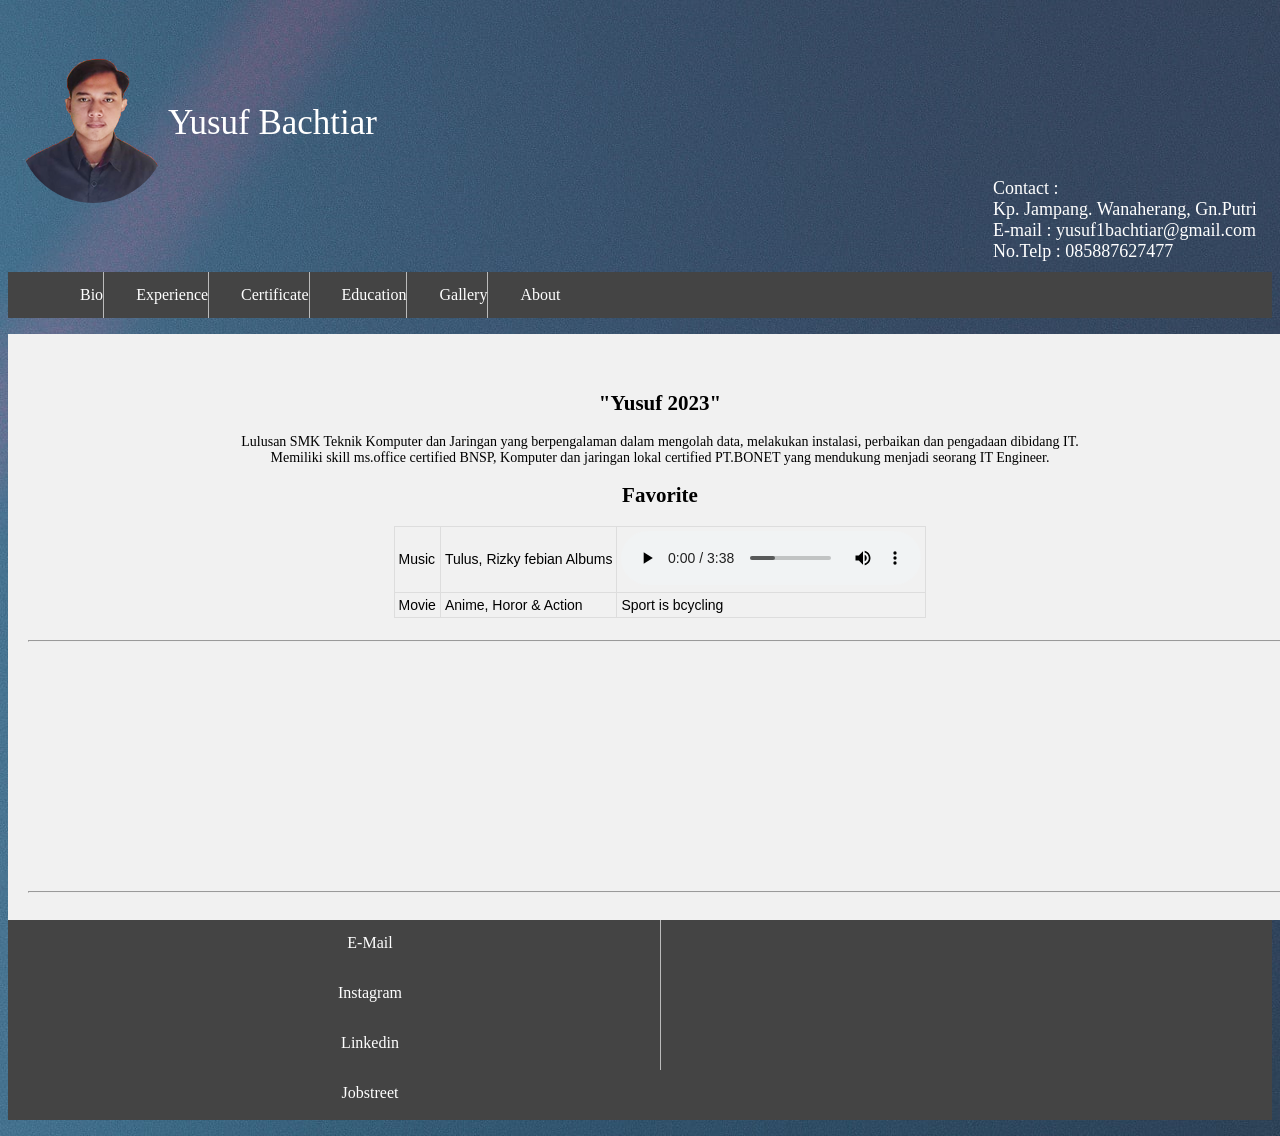
==== index.html @ 3e49fca4 "index.html navbar" ====
<!DOCTYPE html>
<html>
	<head><title> Yusuf Bachtiar </title>
	<title>Home</title>
	<meta charset="utf-8">
	<meta name="viewport" content="width=device-width, initial-scale=1">
<style>
	
	body {
		background-image: url(img/bg.jpg);
	}
	header {
		background-image: img/bg.jpg;
  		padding: 10px;
 		text-align: center;
  		font-size: 35px;
  		color: white;
  		width: 98%;
  		float: left;
	}
	img {
   		width: 150px;
   		height: 150px;
   		border-radius: 50%;
  		float: left;
		}
	li {
  		float: left;
  		border-right:1px solid #bbb;
	}

	li:last-child {
  		border-right: none;
	}

	li a {
		width:100%;
		min-width:50%;
  		display: block;
  		color: white;
  		text-align: center;
  		padding: 14px 16px;
  		text-decoration: none;
	}

	li a:hover:not(.active) {
  		background-color: #111;
	}

	.active {
  		background-color: #04AA6D;
	}
	
	article {
		width: 100%;
		overflow: hidden;
		min-width: 50%;
		text-align: center;
  		float: left;
  		padding: 20px;
  		background-color: #f1f1f1;
  		height: auto; 
  		overflow: hidden;
  	}
  	table {
  		font-family: arial, sans-serif;
  		border-collapse: collapse;
  		width: auto;
  		margin: auto;
	}
	td, th {
 		border: 1px solid #dddddd;
  		text-align: left;
  		padding: 4px;
		}
  	.bawah ul li{
		width:100%;
		min-width:50%;
  		list-style: none;
		float: left;
		width: auto;
		height: 50px;
		text-align: center;
		color:  #e6e6e6;
		padding: 0;
  	}
  	.bawah ul li a{
  		color: white;
  		text-decoration: none;
  	}
	.left, .right {
  	float: left;
  	width: 20%; /* The width is 20%, by default */
	}

	.main {
  	float: left;
  	width: 100%; /* The width is 60%, by default */
	}

	/* Use a media query to add a breakpoint at 800px: */
	@media screen and (max-width: 800px) {
  	.left, .main, .right {
    width: 100%; /* The width is 100%, when the viewport is 800px or smaller */
  	}
	}
</style>

	</head>
	<body>
	<header>
		
		<div><img src="img/pp.png"><p style="text-align: left;padding-top: 50px;">Yusuf Bachtiar <br> </p></div>
		<div style="float: right;font-size: 18px;text-align: left;">
			Contact : <br>Kp. Jampang. Wanaherang, Gn.Putri<br>
			E-mail  : yusuf1bachtiar@gmail.com<br>
			No.Telp : 085887627477
		</div>
		
	</header>

	<section>
		<div>
		<nav>
			<ul style="list-style-type: none; list-style-type: none;overflow: hidden;background-color: #444;">
				<li><a href="index.html">Bio</a></li>
				<li><a href="Experience.html">Experience</a></li>
				<li><a href="Porject.html">Certificate</a></li>
				<li><a href="Education.html">Education</a></li>
				<li><a href="Gallery.html">Gallery</a></li>
				<li><a href="About.html">About</a></li>
			</ul>
		</nav>
		</div>
	</section>
	
		<article style="font-family: verdana;font-size: 14px;padding-top: 40px">
		<h2>"Yusuf 2023"</h2>
		<p> Lulusan SMK Teknik Komputer dan Jaringan yang berpengalaman dalam mengolah data, melakukan instalasi, perbaikan dan pengadaan dibidang IT.<br> Memiliki skill ms.office certified BNSP, Komputer dan jaringan lokal certified PT.BONET yang mendukung menjadi seorang IT Engineer.</p>

		
			

		<section>
			<h2>Favorite</h2>
			<table style="align-content: center;">
				<tr>
					<td>Music</td>
					<td>Tulus, Rizky febian Albums</td>
					<td><audio controls> <source src="media/TULUS.mp3" type="audio/ogg">
						<source src="TULUS.mp3" type="audio/mp3">Your browser does not support the audio element.</audio> </td>
				</tr>
				<tr>
					<td>Movie</td>
					<td>Anime, Horor & Action </td>
					<td>Sport is bcycling</td>
				</tr>
				<tr>
				</tr>
			</table>
		
		<br><hr><br>
		<div class="Music" style="margin-left: 5px;">
			<iframe width="420" height="215" src="https://www.youtube.com/embed/hBV5aQ5i7rk" title="YouTube video player" frameborder="0" allow="accelerometer; autoplay; clipboard-write; encrypted-media; gyroscope; picture-in-picture" allowfullscreen></iframe>
			<iframe width="420" height="215" src="https://www.youtube.com/embed/jVRsmUcaqrU" title="YouTube video player" frameborder="0" allow="accelerometer; autoplay; clipboard-write; encrypted-media; gyroscope; picture-in-picture" allowfullscreen></iframe>
		</div>
		<hr>
		</section>
		</article>
	</body>
	<footer>
				<div class="bawah">
					<ul style="list-style-type: none; list-style-type: none;overflow: hidden;background-color: #444;">
						<li><a href="mailto:yusuf1bachtiar@gmail.com">E-Mail</a></li>
						<li><a href="https://www.instagram.com/yusuf_bacht/">Instagram</a></a></li>
						<li><a href="https://www.linkedin.com/in/yusuf-bachtiar-885395187/">Linkedin</a></li>
						<li><a href="https://myjobstreet-id.jobstreet.co.id/">Jobstreet</a></a></li>
					</ul>
				</div>
	</footer>
		
</html>
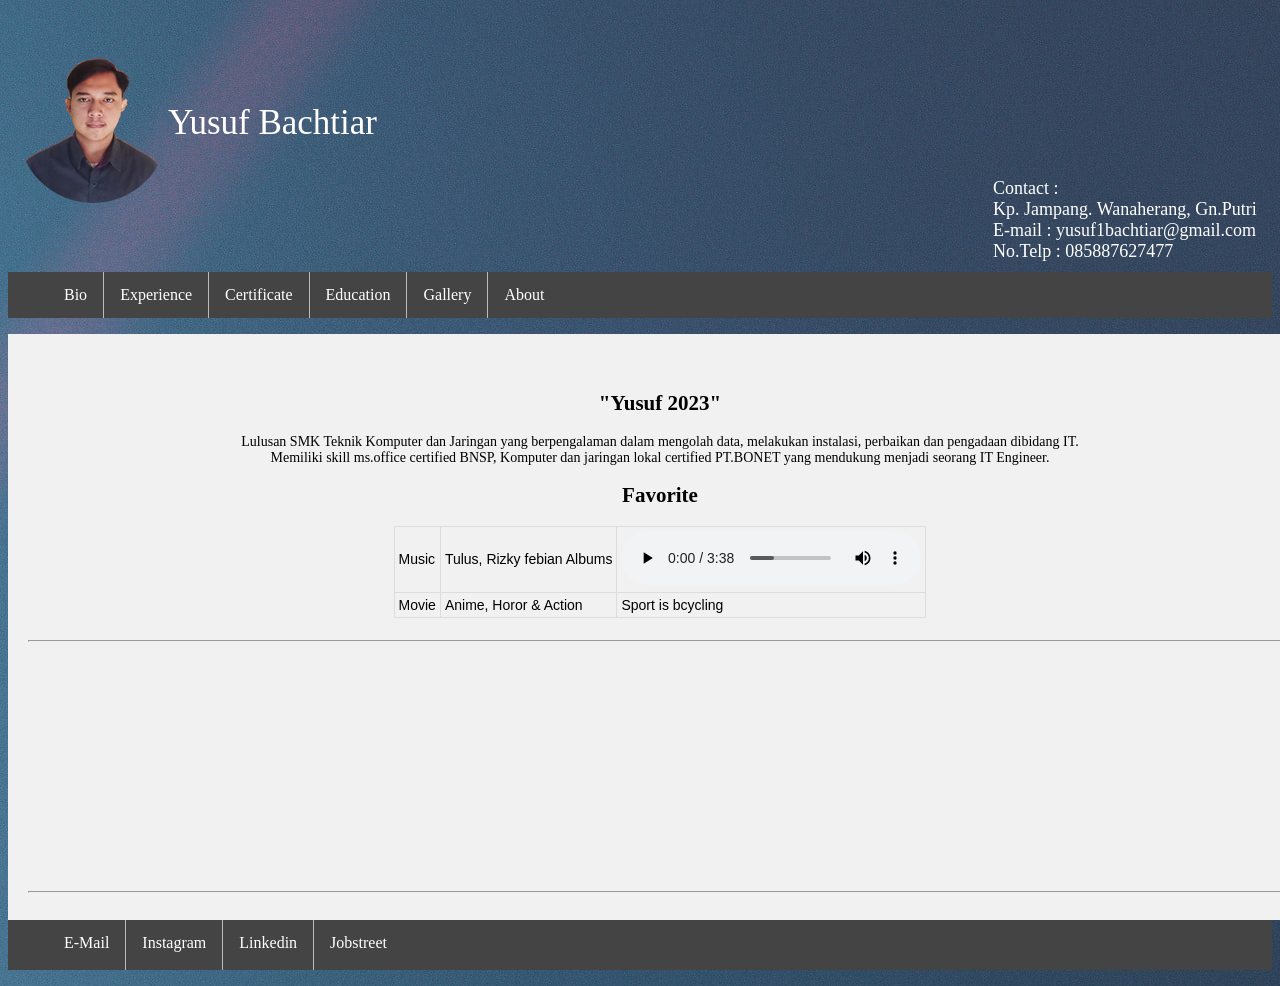
==== commit 0b4b0fac: "index.html" ====
--- a/index.html
+++ b/index.html
@@ -34,8 +34,6 @@
 	}
 
 	li a {
-		width:100%;
-		min-width:50%;
   		display: block;
   		color: white;
   		text-align: center;
@@ -74,8 +72,6 @@
   		padding: 4px;
 		}
   	.bawah ul li{
-		width:100%;
-		min-width:50%;
   		list-style: none;
 		float: left;
 		width: auto;
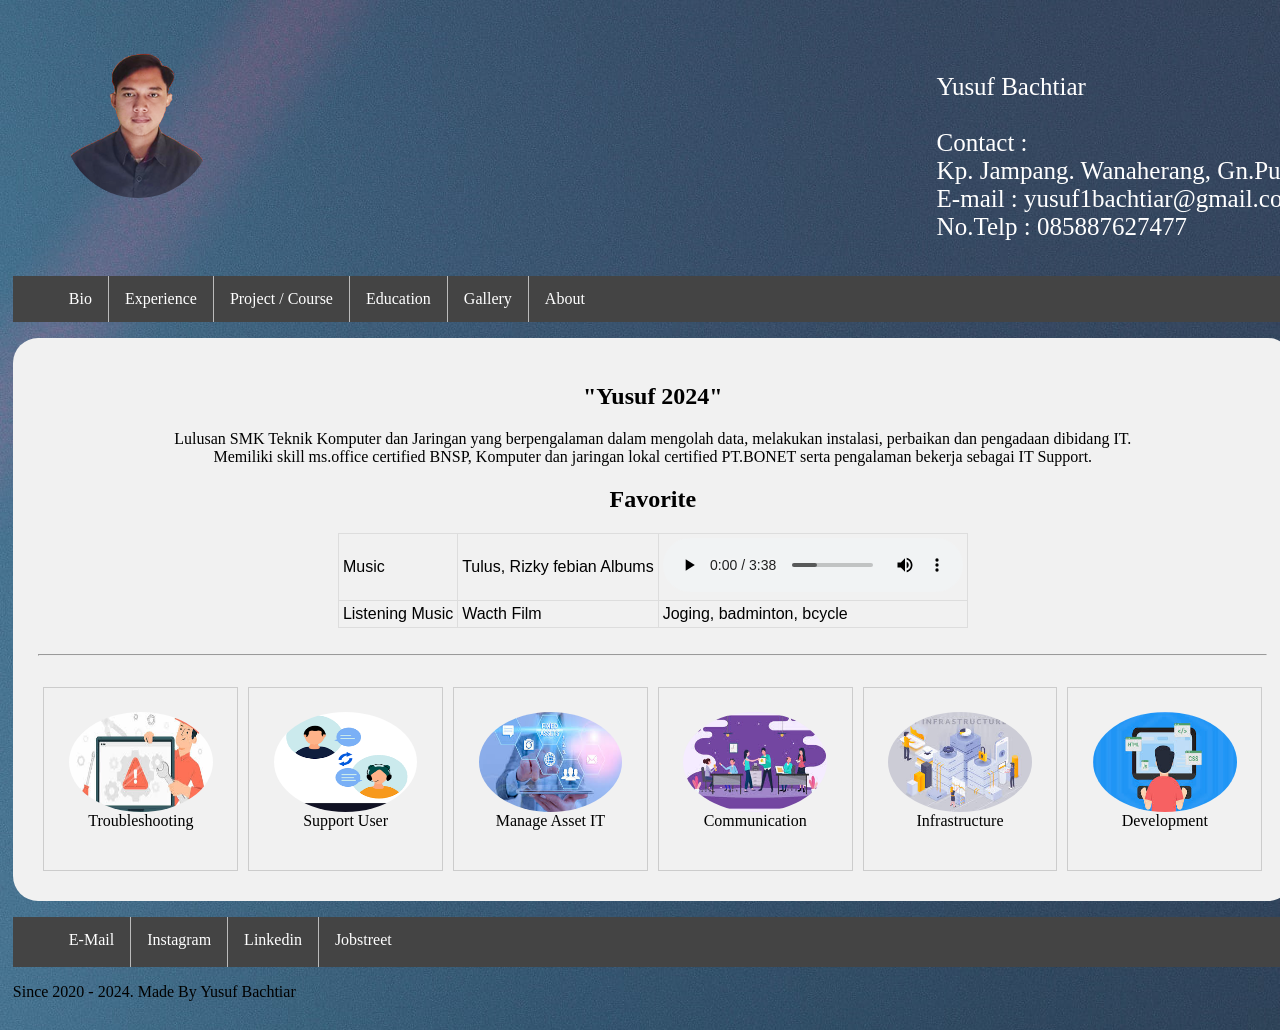
==== commit 1414e700: "Add files via upload" ====
--- a/index.html
+++ b/index.html
@@ -8,6 +8,20 @@
 	
 	body {
 		background-image: url(img/bg.jpg);
+		width: 100%;
+		padding: 1%;
+		margin: 0;
+		min-width: 50%;
+	}
+	.kop {
+		width:auto;
+		min-width: 50%;
+		text-decoration: none;
+		border:none;
+		list-style-type: none;
+		text-align: left;
+		font-size: 25px;
+
 	}
 	header {
 		background-image: img/bg.jpg;
@@ -15,7 +29,8 @@
  		text-align: center;
   		font-size: 35px;
   		color: white;
-  		width: 98%;
+  		width: 100%;
+
   		float: left;
 	}
 	img {
@@ -49,21 +64,23 @@
   		background-color: #04AA6D;
 	}
 	
-	article {
-		width: 100%;
+	.isi {
+		width: auto;
 		overflow: hidden;
 		min-width: 50%;
 		text-align: center;
-  		float: left;
-  		padding: 20px;
+  		padding: 2%;
   		background-color: #f1f1f1;
   		height: auto; 
   		overflow: hidden;
-  	}
+  		border-radius: 25px;
+  	}
+
   	table {
   		font-family: arial, sans-serif;
   		border-collapse: collapse;
   		width: auto;
+  		min-width: 50%;
   		margin: auto;
 	}
 	td, th {
@@ -71,6 +88,36 @@
   		text-align: left;
   		padding: 4px;
 		}
+
+	div.gallery {
+	  padding: 2%;
+	  margin: 5px;
+	  border: 1px solid #ccc;
+	  float: left;
+	  width: 180px;
+	}
+
+	div.gallery:hover {
+	  border: 1px solid #777;
+	}
+
+	div.boxgall {
+		display: flex;
+		justify-content: center;
+		overflow: hidden;
+		width: auto;
+		min-width: 500px;
+	}
+
+	div.gallery img {
+	  width: 100%;
+	  height: 100px;
+	}
+
+	div.desc {
+	  padding: 15px;
+	  text-align: center;
+	}
   	.bawah ul li{
   		list-style: none;
 		float: left;
@@ -106,11 +153,26 @@
 	<body>
 	<header>
 		
-		<div><img src="img/pp.png"><p style="text-align: left;padding-top: 50px;">Yusuf Bachtiar <br> </p></div>
+		<div  class="kop">
+			<table class="kop">
+				<ul class="kop">
+					<li class="kop">
+						<img src="img/pp.png">
+					</li>
+					<li style="float: right;">
+						<p class="kop">
+							Yusuf Bachtiar<br><br>
+							Contact : <br>Kp. Jampang. Wanaherang, Gn.Putri<br>
+							E-mail  : yusuf1bachtiar@gmail.com<br>
+							No.Telp : 085887627477
+						</p>
+					</li>
+				</ul>
+
+			</table>
 		<div style="float: right;font-size: 18px;text-align: left;">
-			Contact : <br>Kp. Jampang. Wanaherang, Gn.Putri<br>
-			E-mail  : yusuf1bachtiar@gmail.com<br>
-			No.Telp : 085887627477
+			
+		</div>
 		</div>
 		
 	</header>
@@ -118,10 +180,10 @@
 	<section>
 		<div>
 		<nav>
-			<ul style="list-style-type: none; list-style-type: none;overflow: hidden;background-color: #444;">
+			<ul style="list-style-type: none; list-style-type: none;overflow: hidden;background-color: #444; width: auto;">
 				<li><a href="index.html">Bio</a></li>
 				<li><a href="Experience.html">Experience</a></li>
-				<li><a href="Porject.html">Certificate</a></li>
+				<li><a href="Project.html">Project / Course</a></li>
 				<li><a href="Education.html">Education</a></li>
 				<li><a href="Gallery.html">Gallery</a></li>
 				<li><a href="About.html">About</a></li>
@@ -130,39 +192,79 @@
 		</div>
 	</section>
 	
-		<article style="font-family: verdana;font-size: 14px;padding-top: 40px">
-		<h2>"Yusuf 2023"</h2>
-		<p> Lulusan SMK Teknik Komputer dan Jaringan yang berpengalaman dalam mengolah data, melakukan instalasi, perbaikan dan pengadaan dibidang IT.<br> Memiliki skill ms.office certified BNSP, Komputer dan jaringan lokal certified PT.BONET yang mendukung menjadi seorang IT Engineer.</p>
-
-		
+
+		<div class="isi">
+			<h2>"Yusuf 2024"</h2>
+			<p> Lulusan SMK Teknik Komputer dan Jaringan yang berpengalaman dalam mengolah data, melakukan instalasi, perbaikan dan pengadaan dibidang IT.<br> Memiliki skill ms.office certified BNSP, Komputer dan jaringan lokal certified PT.BONET serta pengalaman bekerja sebagai IT Support.</p>
+
 			
-
-		<section>
-			<h2>Favorite</h2>
-			<table style="align-content: center;">
-				<tr>
-					<td>Music</td>
-					<td>Tulus, Rizky febian Albums</td>
-					<td><audio controls> <source src="media/TULUS.mp3" type="audio/ogg">
-						<source src="TULUS.mp3" type="audio/mp3">Your browser does not support the audio element.</audio> </td>
-				</tr>
-				<tr>
-					<td>Movie</td>
-					<td>Anime, Horor & Action </td>
-					<td>Sport is bcycling</td>
-				</tr>
-				<tr>
-				</tr>
-			</table>
-		
-		<br><hr><br>
-		<div class="Music" style="margin-left: 5px;">
-			<iframe width="420" height="215" src="https://www.youtube.com/embed/hBV5aQ5i7rk" title="YouTube video player" frameborder="0" allow="accelerometer; autoplay; clipboard-write; encrypted-media; gyroscope; picture-in-picture" allowfullscreen></iframe>
-			<iframe width="420" height="215" src="https://www.youtube.com/embed/jVRsmUcaqrU" title="YouTube video player" frameborder="0" allow="accelerometer; autoplay; clipboard-write; encrypted-media; gyroscope; picture-in-picture" allowfullscreen></iframe>
-		</div>
-		<hr>
-		</section>
-		</article>
+				
+
+			<section>
+				<h2>Favorite</h2>
+				<table style="align-content: center;">
+					<tr>
+						<td>Music</td>
+						<td>Tulus, Rizky febian Albums</td>
+						<td><audio controls> <source src="media/TULUS.mp3" type="audio/ogg">
+							<source src="TULUS.mp3" type="audio/mp3">Your browser does not support the audio element.</audio> </td>
+					</tr>
+					<tr>
+						<td>Listening Music</td>
+						<td>Wacth Film</td>
+						<td>Joging, badminton, bcycle</td>
+					</tr>
+					<tr>
+					</tr>
+				</table>
+			
+			<br><hr><br>
+			<div class="boxgall">
+			<div class="gallery">
+			  <a target="_blank" href="img_5terre.jpg">
+			    <img src="img/troubleshoot.jpg" alt="Cinque Terre" width="600" height="400">
+			  </a>
+			  <div class="desc">Troubleshooting</div>
+			</div>
+
+			<div class="gallery">
+			  <a target="_blank" href="img_forest.jpg">
+			    <img src="img/spuser.png" alt="Forest" width="600" height="400">
+			  </a>
+			  <div class="desc">Support User</div>
+			</div>
+
+			<div class="gallery">
+			  <a target="_blank" href="img_lights.jpg">
+			    <img src="img/asset.jpg" alt="Northern Lights" width="600" height="400">
+			  </a>
+			  <div class="desc">Manage Asset IT</div>
+			</div>
+
+			<div class="gallery">
+			  <a target="_blank" href="img_mountains.jpg">
+			    <img src="img/comunicate.jpg" alt="Mountains" width="600" height="400">
+			  </a>
+			  <div class="desc">Communication</div>
+			</div>
+			<div class="gallery">
+			  <a target="_blank" href="img_mountains.jpg">
+			    <img src="img/itinfra.jpg" alt="Mountains" width="600" height="400">
+			  </a>
+			  <div class="desc">Infrastructure</div>
+			</div>
+
+			<div class="gallery">
+			  <a target="_blank" href="img_mountains.jpg">
+			    <img src="img/ngoding.jpg" alt="Mountains" width="600" height="400">
+			  </a>
+			  <div class="desc">Development</div>
+			</div>
+			</div>
+			</section>	
+		</div>
+		
+		
 	</body>
 	<footer>
 				<div class="bawah">
@@ -173,6 +275,11 @@
 						<li><a href="https://myjobstreet-id.jobstreet.co.id/">Jobstreet</a></a></li>
 					</ul>
 				</div>
+				<div>
+					<p>
+						Since 2020 - 2024. Made By Yusuf Bachtiar
+					</p>
+				</div>
 	</footer>
 		
 </html>
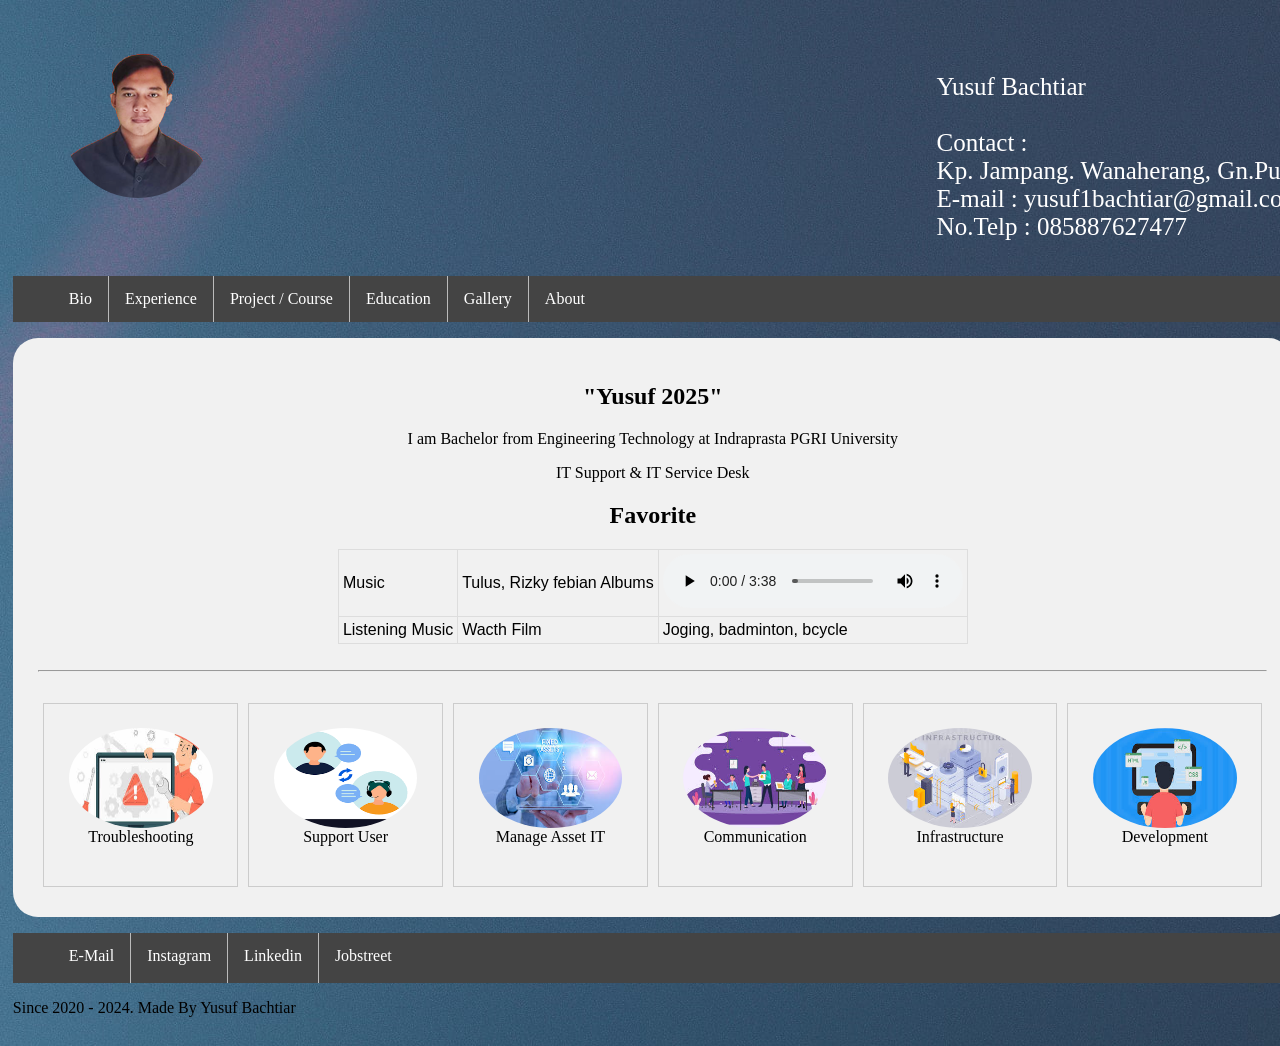
==== commit 26bdbd00: "index.html" ====
--- a/index.html
+++ b/index.html
@@ -194,8 +194,9 @@
 	
 
 		<div class="isi">
-			<h2>"Yusuf 2024"</h2>
-			<p> Lulusan SMK Teknik Komputer dan Jaringan yang berpengalaman dalam mengolah data, melakukan instalasi, perbaikan dan pengadaan dibidang IT.<br> Memiliki skill ms.office certified BNSP, Komputer dan jaringan lokal certified PT.BONET serta pengalaman bekerja sebagai IT Support.</p>
+			<h2>"Yusuf 2025"</h2>
+			<p> I am Bachelor from Engineering Technology at Indraprasta PGRI University</p>
+			<p> IT Support & IT Service Desk </p>
 
 			
 				
@@ -285,3 +286,4 @@
 </html>
 	
 		
+
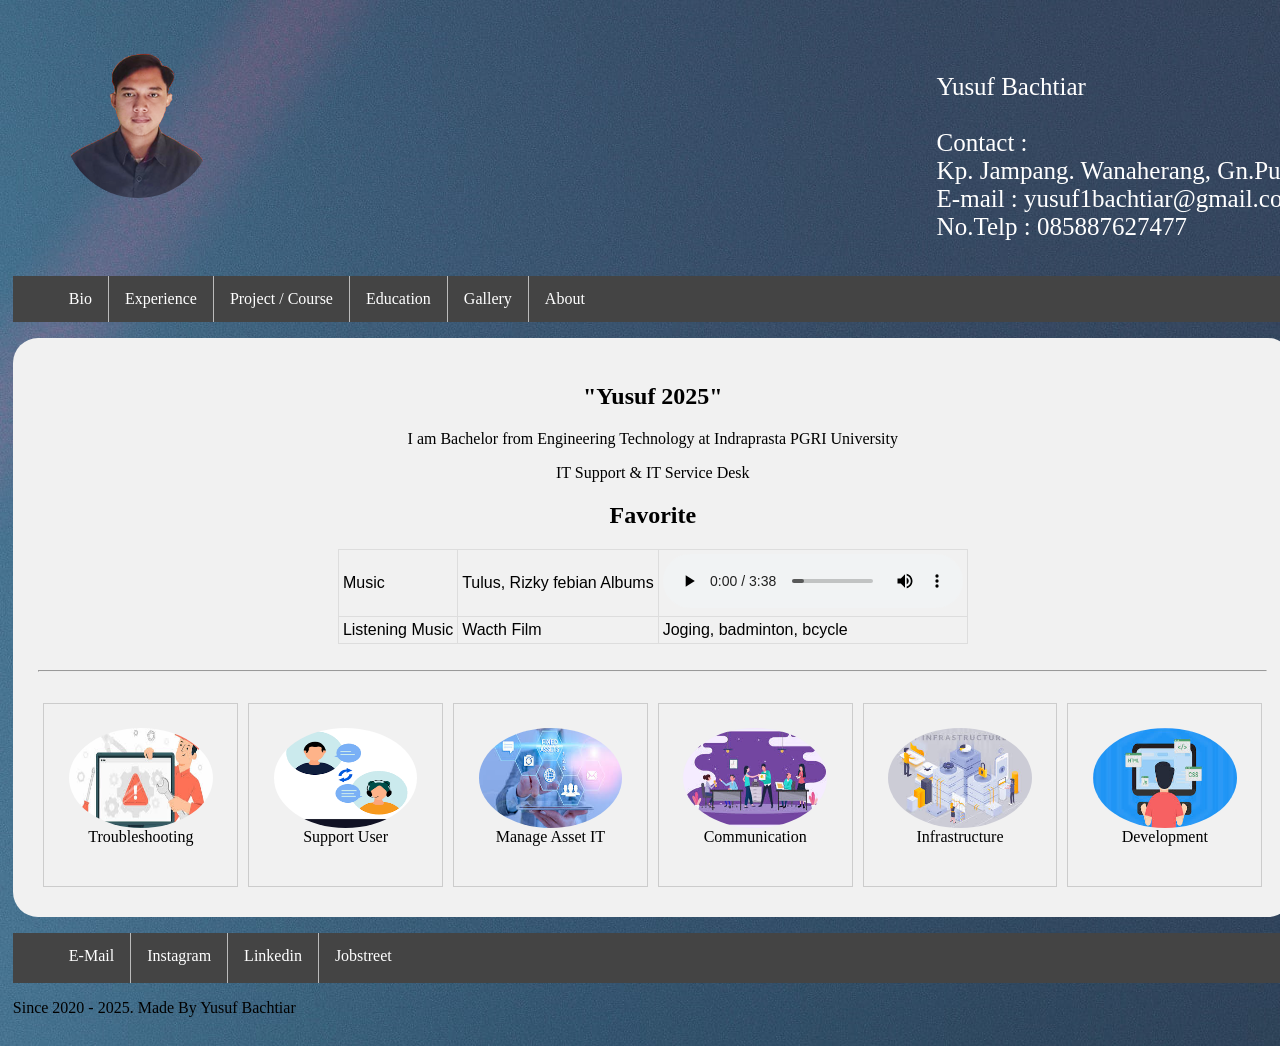
==== commit 149454b8: "index.html" ====
--- a/index.html
+++ b/index.html
@@ -278,7 +278,7 @@
 				</div>
 				<div>
 					<p>
-						Since 2020 - 2024. Made By Yusuf Bachtiar
+						Since 2020 - 2025. Made By Yusuf Bachtiar
 					</p>
 				</div>
 	</footer>
@@ -287,3 +287,4 @@
 	
 		
 
+
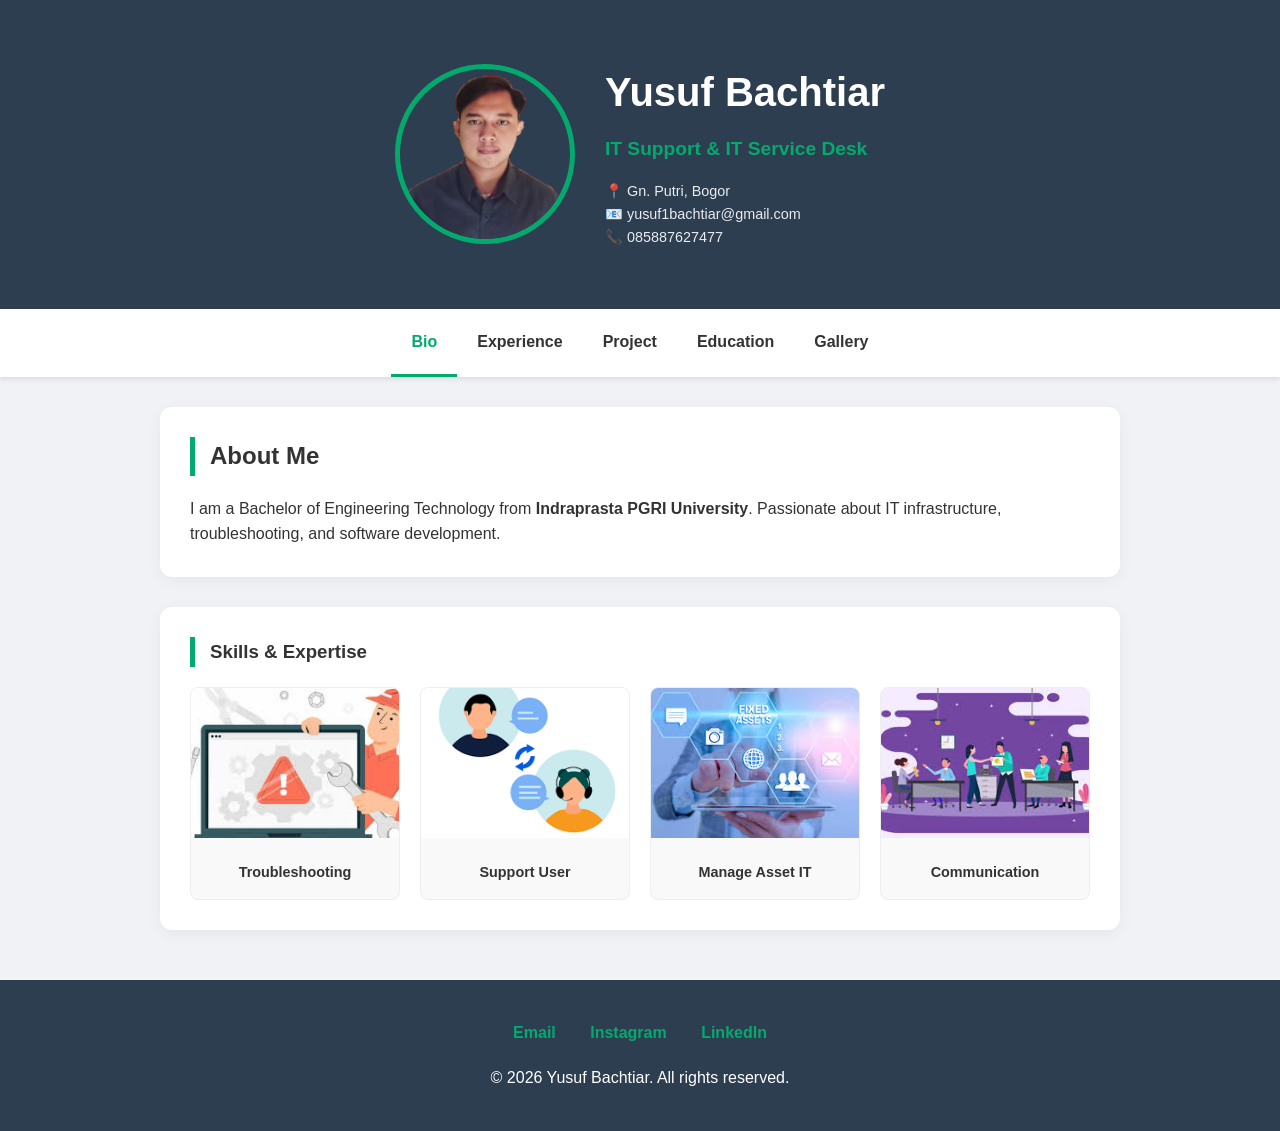
==== commit cb9a096b: "index.html perbaruan" ====
--- a/index.html
+++ b/index.html
@@ -1,290 +1,82 @@
 <!DOCTYPE html>
-<html>
-	<head><title> Yusuf Bachtiar </title>
-	<title>Home</title>
-	<meta charset="utf-8">
-	<meta name="viewport" content="width=device-width, initial-scale=1">
-<style>
-	
-	body {
-		background-image: url(img/bg.jpg);
-		width: 100%;
-		padding: 1%;
-		margin: 0;
-		min-width: 50%;
-	}
-	.kop {
-		width:auto;
-		min-width: 50%;
-		text-decoration: none;
-		border:none;
-		list-style-type: none;
-		text-align: left;
-		font-size: 25px;
+<html lang="id">
+<head>
+    <meta charset="utf-8">
+    <meta name="viewport" content="width=device-width, initial-scale=1">
+    <title>Yusuf Bachtiar | Portofolio</title>
+    <link rel="stylesheet" href="style.css">
+</head>
+<body>
 
-	}
-	header {
-		background-image: img/bg.jpg;
-  		padding: 10px;
- 		text-align: center;
-  		font-size: 35px;
-  		color: white;
-  		width: 100%;
+<header class="hero">
+    <div class="container">
+        <div class="profile-wrapper">
+            <img src="img/pp.png" alt="Yusuf Bachtiar" class="profile-img">
+            <div class="hero-text">
+                <h1>Yusuf Bachtiar</h1>
+                <p class="tagline">IT Support & IT Service Desk</p>
+                <div class="contact-info">
+                    <span>📍 Gn. Putri, Bogor</span>
+                    <span>📧 yusuf1bachtiar@gmail.com</span>
+                    <span>📞 085887627477</span>
+                </div>
+            </div>
+        </div>
+    </div>
+</header>
 
-  		float: left;
-	}
-	img {
-   		width: 150px;
-   		height: 150px;
-   		border-radius: 50%;
-  		float: left;
-		}
-	li {
-  		float: left;
-  		border-right:1px solid #bbb;
-	}
+<nav>
+    <div class="container">
+        <ul class="nav-links">
+            <li><a href="index.html" class="active">Bio</a></li>
+            <li><a href="Experience.html">Experience</a></li>
+            <li><a href="Project.html">Project</a></li>
+            <li><a href="Education.html">Education</a></li>
+            <li><a href="Gallery.html">Gallery</a></li>
+        </ul>
+    </div>
+</nav>
 
-	li:last-child {
-  		border-right: none;
-	}
+<main class="container">
+    <section class="card bio">
+        <h2>About Me</h2>
+        <p>I am a Bachelor of Engineering Technology from <strong>Indraprasta PGRI University</strong>. Passionate about IT infrastructure, troubleshooting, and software development.</p>
+    </section>
 
-	li a {
-  		display: block;
-  		color: white;
-  		text-align: center;
-  		padding: 14px 16px;
-  		text-decoration: none;
-	}
+    <section class="card">
+        <h3>Skills & Expertise</h3>
+        <div class="grid-gallery">
+            <div class="gallery-item">
+                <img src="img/troubleshoot.jpg" alt="Troubleshooting">
+                <div class="desc">Troubleshooting</div>
+            </div>
+            <div class="gallery-item">
+                <img src="img/spuser.png" alt="Support User">
+                <div class="desc">Support User</div>
+            </div>
+            <div class="gallery-item">
+                <img src="img/asset.jpg" alt="Asset Management">
+                <div class="desc">Manage Asset IT</div>
+            </div>
+            <div class="gallery-item">
+                <img src="img/comunicate.jpg" alt="Communication">
+                <div class="desc">Communication</div>
+            </div>
+        </div>
+    </section>
+</main>
 
-	li a:hover:not(.active) {
-  		background-color: #111;
-	}
+<footer>
+    <div class="container">
+        <div class="social-links">
+            <a href="mailto:yusuf1bachtiar@gmail.com">Email</a>
+            <a href="https://instagram.com/yusuf_bacht">Instagram</a>
+            <a href="https://linkedin.com/in/yusuf-bachtiar-885395187/">LinkedIn</a>
+        </div>
+        <p>&copy; 2026 Yusuf Bachtiar. All rights reserved.</p>
+    </div>
+</footer>
 
-	.active {
-  		background-color: #04AA6D;
-	}
-	
-	.isi {
-		width: auto;
-		overflow: hidden;
-		min-width: 50%;
-		text-align: center;
-  		padding: 2%;
-  		background-color: #f1f1f1;
-  		height: auto; 
-  		overflow: hidden;
-  		border-radius: 25px;
-  	}
-
-  	table {
-  		font-family: arial, sans-serif;
-  		border-collapse: collapse;
-  		width: auto;
-  		min-width: 50%;
-  		margin: auto;
-	}
-	td, th {
- 		border: 1px solid #dddddd;
-  		text-align: left;
-  		padding: 4px;
-		}
-
-	div.gallery {
-	  padding: 2%;
-	  margin: 5px;
-	  border: 1px solid #ccc;
-	  float: left;
-	  width: 180px;
-	}
-
-	div.gallery:hover {
-	  border: 1px solid #777;
-	}
-
-	div.boxgall {
-		display: flex;
-		justify-content: center;
-		overflow: hidden;
-		width: auto;
-		min-width: 500px;
-	}
-
-	div.gallery img {
-	  width: 100%;
-	  height: 100px;
-	}
-
-	div.desc {
-	  padding: 15px;
-	  text-align: center;
-	}
-  	.bawah ul li{
-  		list-style: none;
-		float: left;
-		width: auto;
-		height: 50px;
-		text-align: center;
-		color:  #e6e6e6;
-		padding: 0;
-  	}
-  	.bawah ul li a{
-  		color: white;
-  		text-decoration: none;
-  	}
-	.left, .right {
-  	float: left;
-  	width: 20%; /* The width is 20%, by default */
-	}
-
-	.main {
-  	float: left;
-  	width: 100%; /* The width is 60%, by default */
-	}
-
-	/* Use a media query to add a breakpoint at 800px: */
-	@media screen and (max-width: 800px) {
-  	.left, .main, .right {
-    width: 100%; /* The width is 100%, when the viewport is 800px or smaller */
-  	}
-	}
-</style>
-
-	</head>
-	<body>
-	<header>
-		
-		<div  class="kop">
-			<table class="kop">
-				<ul class="kop">
-					<li class="kop">
-						<img src="img/pp.png">
-					</li>
-					<li style="float: right;">
-						<p class="kop">
-							Yusuf Bachtiar<br><br>
-							Contact : <br>Kp. Jampang. Wanaherang, Gn.Putri<br>
-							E-mail  : yusuf1bachtiar@gmail.com<br>
-							No.Telp : 085887627477
-						</p>
-					</li>
-				</ul>
-
-			</table>
-		<div style="float: right;font-size: 18px;text-align: left;">
-			
-		</div>
-		</div>
-		
-	</header>
-
-	<section>
-		<div>
-		<nav>
-			<ul style="list-style-type: none; list-style-type: none;overflow: hidden;background-color: #444; width: auto;">
-				<li><a href="index.html">Bio</a></li>
-				<li><a href="Experience.html">Experience</a></li>
-				<li><a href="Project.html">Project / Course</a></li>
-				<li><a href="Education.html">Education</a></li>
-				<li><a href="Gallery.html">Gallery</a></li>
-				<li><a href="About.html">About</a></li>
-			</ul>
-		</nav>
-		</div>
-	</section>
-	
-
-		<div class="isi">
-			<h2>"Yusuf 2025"</h2>
-			<p> I am Bachelor from Engineering Technology at Indraprasta PGRI University</p>
-			<p> IT Support & IT Service Desk </p>
-
-			
-				
-
-			<section>
-				<h2>Favorite</h2>
-				<table style="align-content: center;">
-					<tr>
-						<td>Music</td>
-						<td>Tulus, Rizky febian Albums</td>
-						<td><audio controls> <source src="media/TULUS.mp3" type="audio/ogg">
-							<source src="TULUS.mp3" type="audio/mp3">Your browser does not support the audio element.</audio> </td>
-					</tr>
-					<tr>
-						<td>Listening Music</td>
-						<td>Wacth Film</td>
-						<td>Joging, badminton, bcycle</td>
-					</tr>
-					<tr>
-					</tr>
-				</table>
-			
-			<br><hr><br>
-			<div class="boxgall">
-			<div class="gallery">
-			  <a target="_blank" href="img_5terre.jpg">
-			    <img src="img/troubleshoot.jpg" alt="Cinque Terre" width="600" height="400">
-			  </a>
-			  <div class="desc">Troubleshooting</div>
-			</div>
-
-			<div class="gallery">
-			  <a target="_blank" href="img_forest.jpg">
-			    <img src="img/spuser.png" alt="Forest" width="600" height="400">
-			  </a>
-			  <div class="desc">Support User</div>
-			</div>
-
-			<div class="gallery">
-			  <a target="_blank" href="img_lights.jpg">
-			    <img src="img/asset.jpg" alt="Northern Lights" width="600" height="400">
-			  </a>
-			  <div class="desc">Manage Asset IT</div>
-			</div>
-
-			<div class="gallery">
-			  <a target="_blank" href="img_mountains.jpg">
-			    <img src="img/comunicate.jpg" alt="Mountains" width="600" height="400">
-			  </a>
-			  <div class="desc">Communication</div>
-			</div>
-			<div class="gallery">
-			  <a target="_blank" href="img_mountains.jpg">
-			    <img src="img/itinfra.jpg" alt="Mountains" width="600" height="400">
-			  </a>
-			  <div class="desc">Infrastructure</div>
-			</div>
-
-			<div class="gallery">
-			  <a target="_blank" href="img_mountains.jpg">
-			    <img src="img/ngoding.jpg" alt="Mountains" width="600" height="400">
-			  </a>
-			  <div class="desc">Development</div>
-			</div>
-			</div>
-			</section>	
-		</div>
-		
-		
-	</body>
-	<footer>
-				<div class="bawah">
-					<ul style="list-style-type: none; list-style-type: none;overflow: hidden;background-color: #444;">
-						<li><a href="mailto:yusuf1bachtiar@gmail.com">E-Mail</a></li>
-						<li><a href="https://www.instagram.com/yusuf_bacht/">Instagram</a></a></li>
-						<li><a href="https://www.linkedin.com/in/yusuf-bachtiar-885395187/">Linkedin</a></li>
-						<li><a href="https://myjobstreet-id.jobstreet.co.id/">Jobstreet</a></a></li>
-					</ul>
-				</div>
-				<div>
-					<p>
-						Since 2020 - 2025. Made By Yusuf Bachtiar
-					</p>
-				</div>
-	</footer>
-		
+<script src="script.js"></script>
+</body>
 </html>
-	
-		
-
-
--- a/style.css
+++ b/style.css
@@ -0,0 +1,170 @@
+/* Reset Dasar */
+* {
+    margin: 0;
+    padding: 0;
+    box-sizing: border-box;
+}
+
+body {
+    font-family: 'Segoe UI', Roboto, Helvetica, Arial, sans-serif;
+    background-color: #f0f2f5;
+    color: #333;
+    line-height: 1.6;
+}
+
+.container {
+    max-width: 1000px;
+    margin: 0 auto;
+    padding: 0 20px;
+}
+
+/* Header / Hero Section */
+.hero {
+    background: #2c3e50;
+    color: white;
+    padding: 60px 0;
+}
+
+.profile-wrapper {
+    display: flex;
+    align-items: center;
+    gap: 30px;
+    flex-wrap: wrap;
+    justify-content: center;
+}
+
+.profile-img {
+    width: 180px;
+    height: 180px;
+    border-radius: 50%;
+    border: 5px solid #04AA6D;
+    object-fit: cover;
+}
+
+.hero-text h1 {
+    font-size: 2.5rem;
+    margin-bottom: 10px;
+}
+
+.tagline {
+    font-size: 1.2rem;
+    color: #04AA6D;
+    font-weight: bold;
+    margin-bottom: 15px;
+}
+
+.contact-info span {
+    display: block;
+    font-size: 0.9rem;
+    opacity: 0.9;
+}
+
+/* Navigasi */
+nav {
+    background: #fff;
+    box-shadow: 0 2px 5px rgba(0,0,0,0.1);
+    sticky;
+    top: 0;
+    z-index: 100;
+}
+
+.nav-links {
+    list-style: none;
+    display: flex;
+    justify-content: center;
+}
+
+.nav-links a {
+    text-decoration: none;
+    color: #333;
+    padding: 20px;
+    display: block;
+    font-weight: 600;
+    transition: 0.3s;
+}
+
+.nav-links a:hover, .nav-links a.active {
+    color: #04AA6D;
+    border-bottom: 3px solid #04AA6D;
+}
+
+/* Main Content */
+.card {
+    background: white;
+    margin: 30px 0;
+    padding: 30px;
+    border-radius: 12px;
+    box-shadow: 0 4px 15px rgba(0,0,0,0.05);
+}
+
+h2, h3 {
+    margin-bottom: 20px;
+    border-left: 5px solid #04AA6D;
+    padding-left: 15px;
+}
+
+/* Grid Gallery - Ini yang bikin rapi */
+.grid-gallery {
+    display: grid;
+    grid-template-columns: repeat(auto-fit, minmax(200px, 1fr));
+    gap: 20px;
+}
+
+.gallery-item {
+    background: #f9f9f9;
+    border-radius: 8px;
+    overflow: hidden;
+    text-align: center;
+    border: 1px solid #eee;
+    transition: 0.3s;
+}
+
+.gallery-item:hover {
+    transform: translateY(-5px);
+    box-shadow: 0 5px 15px rgba(0,0,0,0.1);
+}
+
+.gallery-item img {
+    width: 100%;
+    height: 150px;
+    object-fit: cover;
+}
+
+.desc {
+    padding: 15px;
+    font-weight: bold;
+    font-size: 0.9rem;
+}
+
+/* Footer */
+footer {
+    background: #2c3e50;
+    color: white;
+    text-align: center;
+    padding: 40px 0;
+    margin-top: 50px;
+}
+
+.social-links {
+    margin-bottom: 20px;
+}
+
+.social-links a {
+    color: #04AA6D;
+    margin: 0 15px;
+    text-decoration: none;
+    font-weight: bold;
+}
+
+/* Responsive */
+@media (max-width: 768px) {
+    .profile-wrapper {
+        text-align: center;
+    }
+    .nav-links {
+        flex-wrap: wrap;
+    }
+    .nav-links a {
+        padding: 10px;
+    }
+}
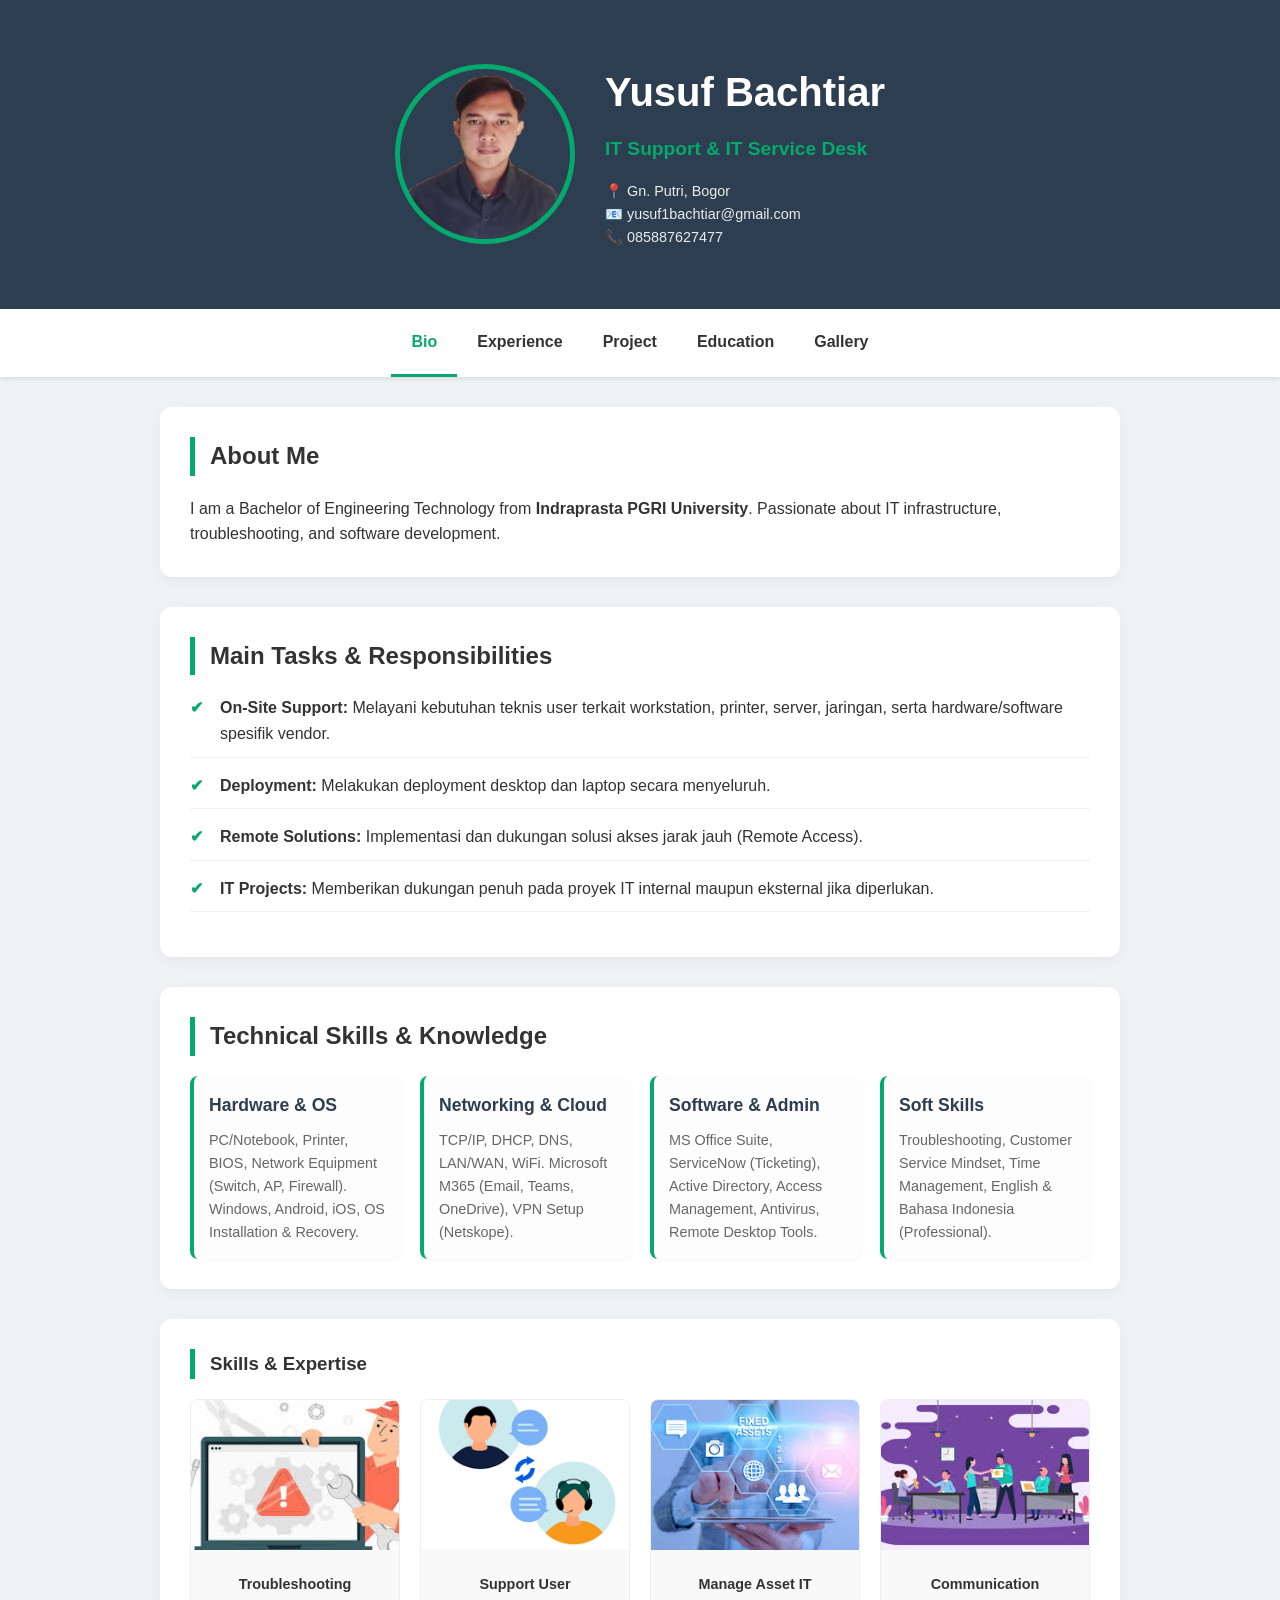
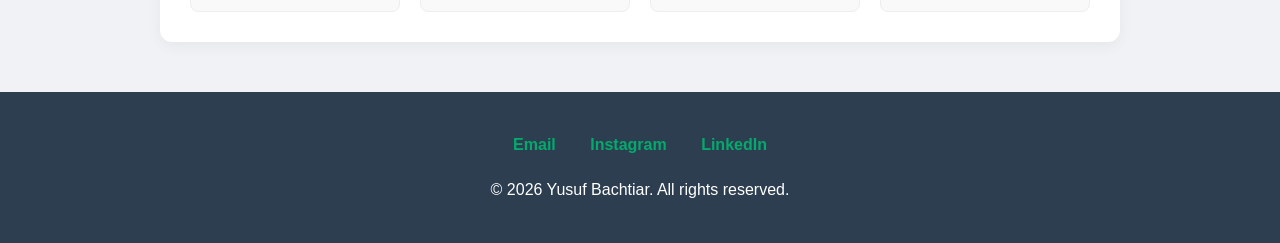
==== commit 2087515c: "index.html Update" ====
--- a/index.html
+++ b/index.html
@@ -42,6 +42,43 @@
         <h2>About Me</h2>
         <p>I am a Bachelor of Engineering Technology from <strong>Indraprasta PGRI University</strong>. Passionate about IT infrastructure, troubleshooting, and software development.</p>
     </section>
+	
+	<!-- Bagian Main Tasks -->
+	<section class="card">
+		<h2>Main Tasks & Responsibilities</h2>
+		<div class="tasks-container">
+			<ul class="task-list">
+				<li><strong>On-Site Support:</strong> Melayani kebutuhan teknis user terkait workstation, printer, server, jaringan, serta hardware/software spesifik vendor.</li>
+				<li><strong>Deployment:</strong> Melakukan deployment desktop dan laptop secara menyeluruh.</li>
+				<li><strong>Remote Solutions:</strong> Implementasi dan dukungan solusi akses jarak jauh (Remote Access).</li>
+				<li><strong>IT Projects:</strong> Memberikan dukungan penuh pada proyek IT internal maupun eksternal jika diperlukan.</li>
+			</ul>
+		</div>
+	</section>
+
+	<!-- Bagian Skill & Knowledge -->
+	<section class="card">
+		<h2>Technical Skills & Knowledge</h2>
+		<div class="skills-grid">
+			<div class="skill-category">
+				<h4>Hardware & OS</h4>
+				<p>PC/Notebook, Printer, BIOS, Network Equipment (Switch, AP, Firewall). Windows, Android, iOS, OS Installation & Recovery.</p>
+			</div>
+			<div class="skill-category">
+				<h4>Networking & Cloud</h4>
+				<p>TCP/IP, DHCP, DNS, LAN/WAN, WiFi. Microsoft M365 (Email, Teams, OneDrive), VPN Setup (Netskope).</p>
+			</div>
+			<div class="skill-category">
+				<h4>Software & Admin</h4>
+				<p>MS Office Suite, ServiceNow (Ticketing), Active Directory, Access Management, Antivirus, Remote Desktop Tools.</p>
+			</div>
+			<div class="skill-category">
+				<h4>Soft Skills</h4>
+				<p>Troubleshooting, Customer Service Mindset, Time Management, English & Bahasa Indonesia (Professional).</p>
+			</div>
+		</div>
+	</section>
+
 
     <section class="card">
         <h3>Skills & Expertise</h3>
--- a/style.css
+++ b/style.css
@@ -167,4 +167,68 @@
     .nav-links a {
         padding: 10px;
     }
-}+}
+/* Update pada bagian Tabel */
+th, td {
+    padding: 15px 20px; /* Jarak atas-bawah 15px, kiri-kanan 20px */
+    text-align: left;
+    border-bottom: 1px solid #eee; /* Garis tipis antar baris agar lebih elegan */
+}
+
+/* Memberikan jarak antar kolom tabel agar tidak rapat */
+table {
+    width: 100%;
+    border-collapse: separate; /* Mengubah dari collapse ke separate jika ingin jarak khusus */
+    border-spacing: 0; 
+    margin: 10px 0;
+}
+
+/* Styling untuk Task List */
+.task-list {
+    list-style: none;
+    padding: 0;
+}
+
+.task-list li {
+    position: relative;
+    padding-left: 30px;
+    margin-bottom: 15px;
+    border-bottom: 1px solid #f0f0f0;
+    padding-bottom: 10px;
+}
+
+.task-list li::before {
+    content: '✔';
+    position: absolute;
+    left: 0;
+    color: #04AA6D;
+    font-weight: bold;
+}
+
+/* Styling untuk Skills Grid */
+.skills-grid {
+    display: grid;
+    grid-template-columns: repeat(auto-fit, minmax(200px, 1fr));
+    gap: 20px; /* Jarak antar kolom skill */
+    margin-top: 15px;
+}
+
+.skill-category {
+    background: #fdfdfd;
+    padding: 15px;
+    border-radius: 8px;
+    border-left: 4px solid #04AA6D;
+    box-shadow: 2px 2px 5px rgba(0,0,0,0.02);
+}
+
+.skill-category h4 {
+    margin-bottom: 10px;
+    color: #2c3e50;
+    font-size: 1.1rem;
+}
+
+.skill-category p {
+    font-size: 0.9rem;
+    color: #666;
+    margin: 0;
+}
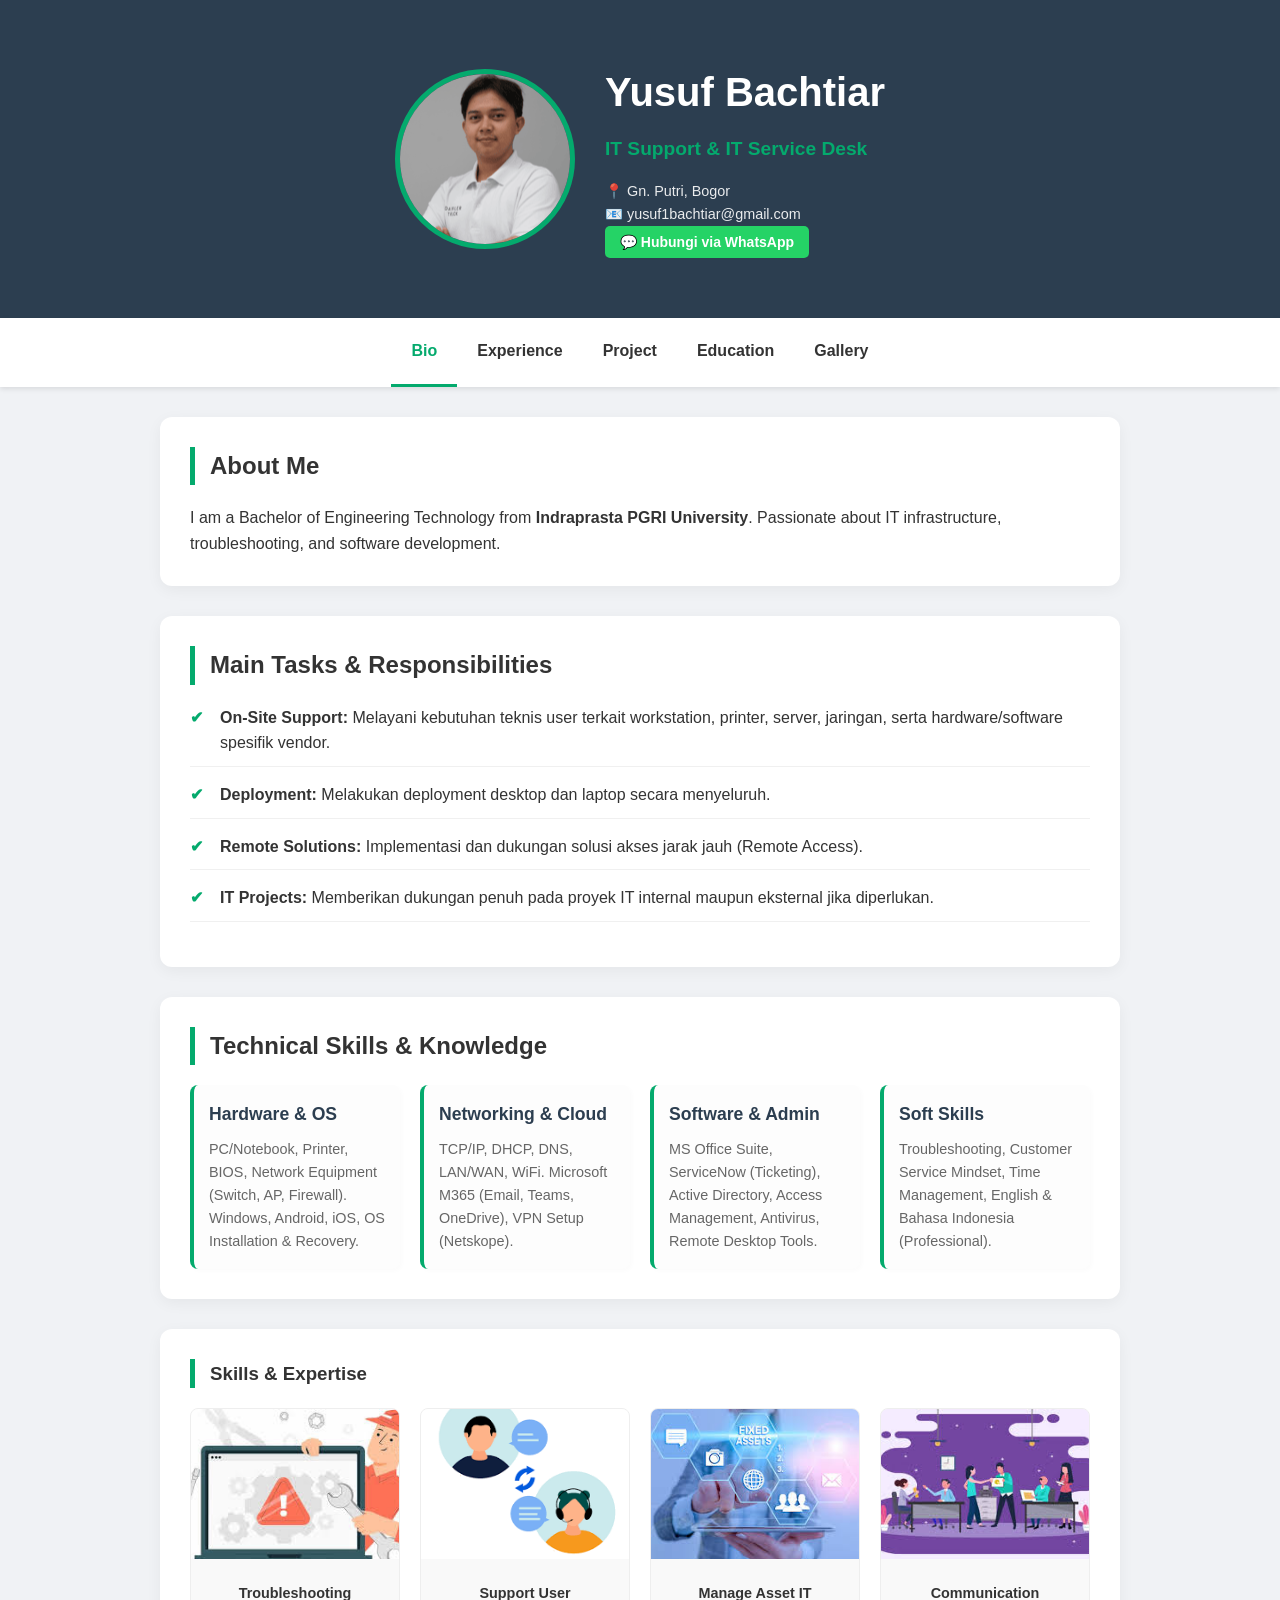
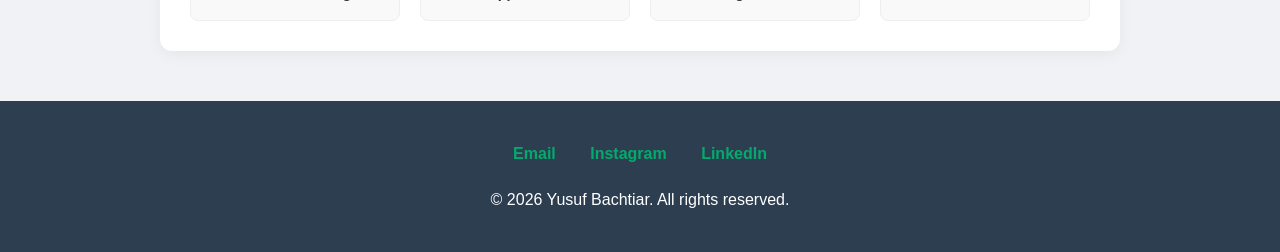
==== commit eb6087c9: "index.html" ====
--- a/index.html
+++ b/index.html
@@ -18,7 +18,9 @@
                 <div class="contact-info">
                     <span>📍 Gn. Putri, Bogor</span>
                     <span>📧 yusuf1bachtiar@gmail.com</span>
-                    <span>📞 085887627477</span>
+                    <a href="https://wa.me/6285887627477" target="_blank" style="display: inline-block; padding: 5px 15px; background-color: #25D366; color: white; border-radius: 5px; text-decoration: none; font-family: sans-serif; font-weight: bold; font-size: 14px;">
+  						💬 Hubungi via WhatsApp
+					</a>
                 </div>
             </div>
         </div>
